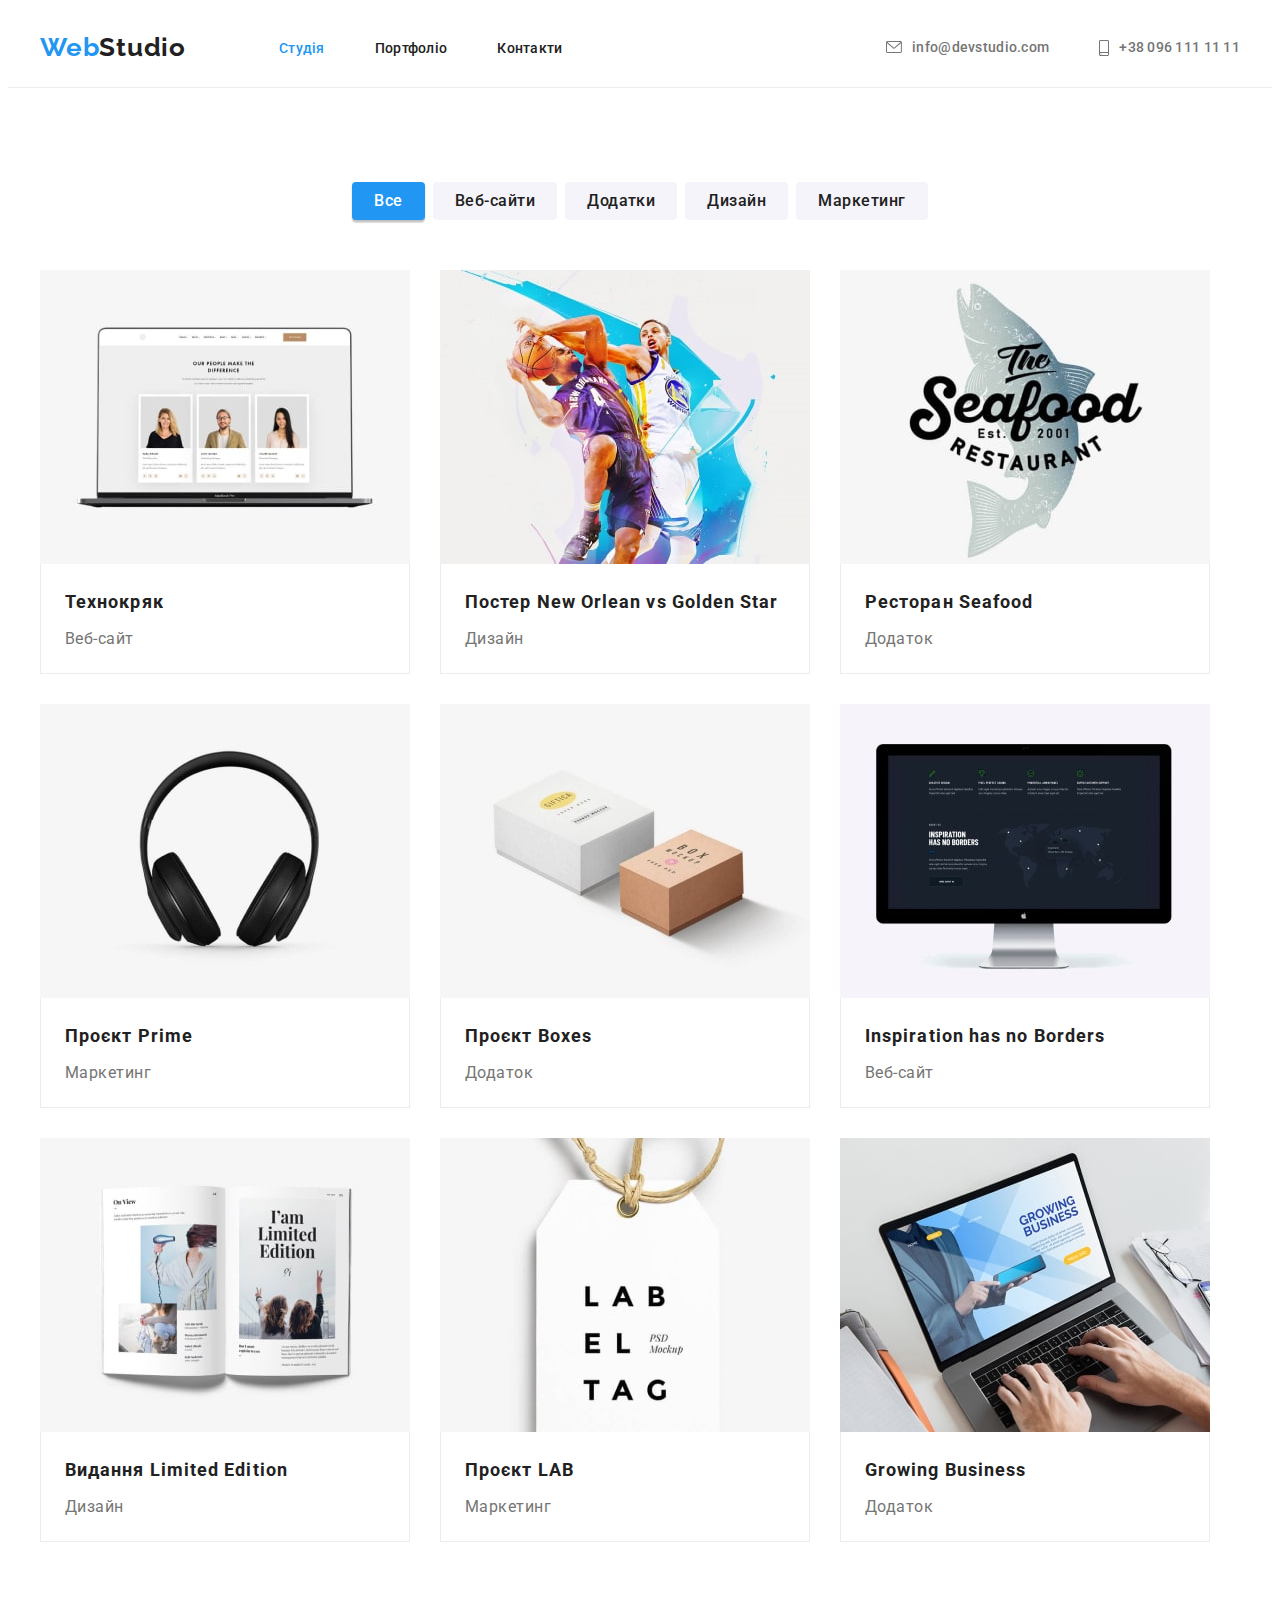
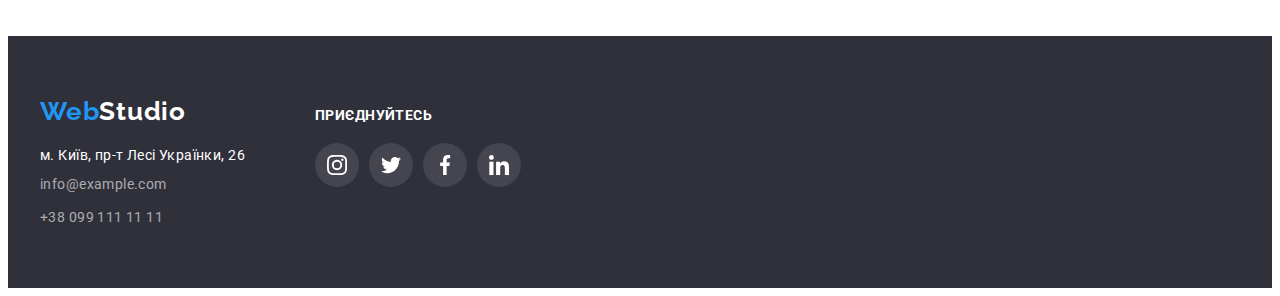
==== portfolio.html @ f09a2c44 "Заменяет текст контента на украинский" ====
<!DOCTYPE html>
<html lang="uk">
  <head>
    <meta charset="UTF-8" />
    <meta http-equiv="X-UA-Compatible" content="IE=edge" />
    <meta name="viewport" content="width=device-width, initial-scale=1.0" />
    <title>Portfolio</title>
    <link rel="preconnect" href="https://fonts.googleapis.com" />
    <link rel="preconnect" href="https://fonts.gstatic.com" crossorigin />
    <link
      href="https://fonts.googleapis.com/css2?family=Raleway:wght@700&family=Roboto:wght@400;500;700;900&display=swap"
      rel="stylesheet"
    />
    <link
      rel="stylesheet"
      href="https://cdnjs.cloudflare.com/ajax/libs/modern-normalize/1.1.0/modern-normalize.min.css"
      integrity="sha512-wpPYUAdjBVSE4KJnH1VR1HeZfpl1ub8YT/NKx4PuQ5NmX2tKuGu6U/JRp5y+Y8XG2tV+wKQpNHVUX03MfMFn9Q=="
      crossorigin="anonymous"
      referrerpolicy="no-referrer"
    />
    <link rel="stylesheet" href="./css/styles.css" />
  </head>
  <body>
    <header class="header">
      <div class="container header-container">
        <nav class="nav header-nav">
          <a class="logo link" href="./index.html">
            <span class="logo-accent">Web</span>Studio</a
          >
          <ul class="nav-list list">
            <li class="nav-list-item">
              <a class="nav-list-link link current" href="./index.html"
                >Студія</a
              >
            </li>

            <li class="nav-list-item">
              <a class="nav-list-link link" href="./portfolio.html"
                >Портфоліо</a
              >
            </li>

            <li class="nav-list-item">
              <a class="nav-list-link link" href="">Контакти</a>
            </li>
          </ul>
        </nav>
        <ul class="contacts-list list">
          <li class="contact-item">
            <a class="contact-link link" href="mailto:info@devstudio.com">
              <svg class="icon-contact" width="16px" height="12px">
                <use href="./images/icons/sprite2.svg#icon-envelope-2"></use>
              </svg>

              info@devstudio.com</a
            >
          </li>

          <li class="contact-item">
            <a class="contact-link link" href="tel:+380961111111">
              <svg class="icon-contact" width="10px" height="16px">
                <use href="./images/icons/sprite2.svg#icon-smartphone"></use>
              </svg>

              +38 096 111 11 11</a
            >
          </li>
        </ul>
      </div>
    </header>

    <main>
      <!-- section portfolio -->
      <section class="section portfolio">
        <div class="container">
          <h1 class="visually-hidden">Портфолио</h1>

          <!-- category filter -->
          <ul class="filter-list list">
            <li class="filter-list-item">
              <button class="filter-btn active" type="button">Все</button>
            </li>

            <li class="filter-list-item">
              <button class="filter-btn" type="button">Веб-сайти</button>
            </li>

            <li class="filter-list-item">
              <button class="filter-btn" type="button">Додатки</button>
            </li>

            <li class="filter-list-item">
              <button class="filter-btn" type="button">Дизайн</button>
            </li>

            <li class="filter-list-item">
              <button class="filter-btn" type="button">Маркетинг</button>
            </li>
          </ul>
          <!--portfolio cards -->
          <ul class="cards-list cards list">
            <li class="cards-list-item">
              <a class="cards-link link" href="#">
                <img
                  src="./images/portfolio/img-1.jpg"
                  alt="Технокряк"
                  width="370"
                  height="294"
                />
                <div class="card-content">
                  <h2 class="cards-title subtitle">Технокряк</h2>
                  <p class="cards-category">Веб-сайт</p>
                </div>
              </a>
            </li>

            <li class="cards-list-item">
              <a class="cards-link link" href="#">
                <img
                  src="./images/portfolio/img-2.jpg"
                  alt="Нью Орлеан против Голден Стар"
                  width="370"
                  height="294"
                />
                <div class="card-content">
                  <h2 class="cards-title subtitle">
                    Постер
                    <span lang="en">New Orlean vs Golden Star</span>
                  </h2>
                  <p class="cards-category">Дизайн</p>
                </div>
              </a>
            </li>

            <li class="cards-list-item">
              <a class="cards-link link" href="#">
                <img
                  src="./images/portfolio/img-3.jpg"
                  alt="Ресторан морская еда"
                  width="370"
                  height="294"
                />
                <div class="card-content">
                  <h2 class="cards-title subtitle">
                    Ресторан
                    <span lang="en">Seafood</span>
                  </h2>
                  <p class="cards-category">Додаток</p>
                </div>
              </a>
            </li>

            <li class="cards-list-item">
              <a class="cards-link link" href="#">
                <img
                  src="./images/portfolio/img-4.jpg"
                  alt="Проект Прайм"
                  width="370"
                  height="294"
                />
                <div class="card-content">
                  <h2 class="cards-title subtitle">
                    Проєкт
                    <span lang="en">Prime</span>
                  </h2>
                  <p class="cards-category">Маркетинг</p>
                </div>
              </a>
            </li>

            <li class="cards-list-item">
              <a class="cards-link link" href="#">
                <img
                  src="./images/portfolio/img-5.jpg"
                  alt="Проект Боксес"
                  width="370"
                  height="294"
                />
                <div class="card-content">
                  <h2 class="cards-title subtitle">
                    Проєкт
                    <span lang="en">Boxes</span>
                  </h2>
                  <p class="cards-category">Додаток</p>
                </div>
              </a>
            </li>

            <li class="cards-list-item">
              <a class="cards-link link" href="#">
                <img
                  src="./images/portfolio/img-6.jpg"
                  alt="Веб-сайт 'Вдохновение не имеет границ'"
                  width="370"
                  height="294"
                />
                <div class="card-content">
                  <h2 class="cards-title subtitle" lang="en">
                    Inspiration has no Borders
                  </h2>
                  <p class="cards-category">Веб-сайт</p>
                </div>
              </a>
            </li>

            <li class="cards-list-item">
              <a class="cards-link link" href="#">
                <img
                  src="./images/portfolio/img-7.jpg"
                  alt="Издание Ограниченный выпуск"
                  width="370"
                  height="294"
                />
                <div class="card-content">
                  <h2 class="cards-title subtitle">
                    Видання
                    <span lang="en">Limited Edition</span>
                  </h2>
                  <p class="cards-category">Дизайн</p>
                </div>
              </a>
            </li>

            <li class="cards-list-item">
              <a class="cards-link link" href="#">
                <img
                  src="./images/portfolio/img-8.jpg"
                  alt="Проект ЛЄБ"
                  width="370"
                  height="294"
                />
                <div class="card-content">
                  <h2 class="cards-title subtitle">
                    Проєкт
                    <span lang="en">LAB</span>
                  </h2>
                  <p class="cards-category">Маркетинг</p>
                </div>
              </a>
            </li>

            <li class="cards-list-item">
              <a class="cards-link link" href="#">
                <img
                  src="./images/portfolio/img-9.jpg"
                  alt="Приложение Растущий бизнес"
                  width="370"
                  height="294"
                />
                <div class="card-content">
                  <h2 class="cards-title subtitle">Growing Business</h2>
                  <p class="cards-category">Додаток</p>
                </div>
              </a>
            </li>
          </ul>
        </div>
      </section>
    </main>

    <footer class="footer">
      <div class="container container-wrapper">
        <div class="footer-address">
          <a class="logo link footer-logo" href="./index.html">
            <span class="logo-accent">Web</span>Studio
          </a>
          <address class="address">
            <ul class="address-list list">
              <li class="address-item">
                <a
                  class="address-link link"
                  href="https://goo.gl/maps/jRGH2C2RefV3ac3B6"
                  target="_blank"
                  rel="noreferrer noopener nofollow"
                >
                  м. Київ, пр-т Лесі Українки, 26
                </a>
              </li>
              <li class="address-item">
                <a
                  class="address-link address-contact link"
                  href="mailto:info@example.com"
                  >info@example.com</a
                >
              </li>
              <li class="address-item">
                <a
                  class="address-link address-contact link"
                  href="tel:+380991111111"
                  >+38 099 111 11 11</a
                >
              </li>
            </ul>
          </address>
        </div>
        <div class="footer-social">
          <b class="footer-social-text">приєднуйтесь</b>
          <ul class="footer-social-list list">
            <li class="footer-social-item">
              <a
                class="footer-social-link"
                href="https://www.instagram.com/"
                target="_blank"
                rel="noreferrer noopener nofollow"
                aria-label="Перейти по ссылке на Инстаграм "
              >
                <svg class="icon-footer-social" width="20" height="20">
                  <use href="./images/icons/sprite2.svg#icon-instagram"></use>
                </svg>
              </a>
            </li>
            <li class="footer-social-item">
              <a
                class="footer-social-link"
                href="https://twitter.com/"
                target="_blank"
                rel="noreferrer noopener nofollow"
                aria-label="Перейти по ссылке на Твиттер "
              >
                <svg class="icon-footer-social" width="20" height="20">
                  <use href="./images/icons/sprite2.svg#icon-twitter"></use>
                </svg>
              </a>
            </li>
            <li class="footer-social-item">
              <a
                class="footer-social-link"
                href="https://www.facebook.com/"
                target="_blank"
                rel="noreferrer noopener nofollow"
                aria-label="Перейти по ссылке на Фейсбук "
              >
                <svg class="icon-footer-social" width="20" height="20">
                  <use href="./images/icons/sprite2.svg#icon-facebook"></use>
                </svg>
              </a>
            </li>
            <li class="footer-social-item">
              <a
                class="footer-social-link"
                href="https://ua.linkedin.com/"
                target="_blank"
                rel="noreferrer noopener nofollow"
                aria-label="Перейти по ссылке на Линкедн "
              >
                <svg class="icon-footer-social" width="20" height="20">
                  <use href="./images/icons/sprite2.svg#icon-linkedin"></use>
                </svg>
              </a>
            </li>
          </ul>
        </div>
      </div>
    </footer>
  </body>
</html>
---- css/styles.css ----
:root {
  /* Color Var */

  --primery-bg-color: #ffffff;
  --secondary-bg-color: #f5f4fa;
  --footer-bg-color: #2f303a;
  --primery-btn-color: #f5f4fa;
  --footer-link-color: rgba(255, 255, 255, 0.6);
  --main-title-color: #ffffff;
  --white-text-color: #ffffff;
  --first-text-color: #757575;
  --second-text-color: #212121;
  --accent-color: #2196f3;
  --hover-color-btn: #188ce8;
  --hover-link: #2196f3;
  --border-line: #ececec;

  /* Margin */

  --marg-r-30: 30px;
}

body {
  font-family: 'Roboto', sans-serif;
  font-size: 14px;
  letter-spacing: 0.03em;
  background-color: var(--primery-bg-color);
  color: var(--first-text-color);
}

h1,
h2,
h3,
h4,
h5,
h6,
p {
  margin: 0;
}

ul {
  margin: 0;
  padding-left: 0;
}

img {
  display: block;
  max-width: 100%;
  height: auto;
}

b {
  font-weight: inherit;
}
/* Скрывает элементы с классом visually-hidden */

.visually-hidden {
  position: absolute;
  width: 1px;
  height: 1px;
  margin: -1px;
  border: 0;
  padding: 0;
  white-space: nowrap;
  clip-path: inset(100%);
  clip: rect(0 0 0 0);
  overflow: hidden;
}

/* Container */
.container {
  max-width: 1200px;
  padding-left: 15px;
  padding-right: 15px;
  margin: 0 auto;
}

.section {
  padding-top: 94px;
  padding-bottom: 94px;
}

/* Центрует строчные элементы */

.centered {
  text-align: center;
}

.list {
  list-style: none;
}

.link {
  text-decoration: none;
}
/* section title H2 */

.title {
  font-weight: 700;
  font-size: 36px;
  line-height: calc(42 / 36);
  text-align: center;
  color: var(--second-text-color);
}

/* Section subtitle H3 */

.subtitle {
  color: var(--second-text-color);
}

/* HEADER */

.header {
  padding: 24px 0 24px;
  border-bottom: 1px solid var(--border-line);
}

.header-container {
  display: flex;
  justify-content: space-between;
  align-items: center;
}

.header-nav {
  display: flex;
  align-items: center;
  /* gap: 93px; */
}

.nav-list {
  display: flex;
  gap: 50px;
}

.logo {
  display: inline-block;

  margin-right: 93px;

  font-family: 'Raleway', sans-serif;
  font-weight: 700;
  font-size: 26px;
  line-height: calc(31 / 26);
  letter-spacing: 0.03em;

  color: var(--second-text-color);
}

.logo-accent {
  color: var(--accent-color);
}

.nav-list-link {
  display: inline-block;
  padding: 7px 0;
  font-weight: 500;
  line-height: calc(16 / 14);
  letter-spacing: 0.02em;
  color: var(--second-text-color);
}

.nav-list-link:hover,
.nav-list-link:focus {
  color: var(--hover-link);
}

.nav-list-link.current {
  color: var(--hover-link);
}

.contacts-list {
  display: flex;
  align-items: center;
  gap: 50px;
  margin-left: auto;
}

.contact-link {
  display: flex;
  align-items: center;
  gap: 10px;
  padding: 7px 0;
  font-weight: 500;
  line-height: 1.14;
  letter-spacing: 0.02em;
  color: inherit;
}

.icon-contact {
  fill: currentColor;
}

.contact-link:hover,
.contact-link:focus {
  color: var(--hover-link);
}

/* HERO */

.hero {
  padding: 200px 0;
}

.hero-bg {
  max-width: 1600px;
  min-height: 600px;
  margin-left: auto;
  margin-right: auto;
  background-color: var(--footer-bg-color);
  background-image: linear-gradient(
      rgba(47, 48, 58, 0.4),
      rgba(47, 48, 58, 0.4)
    ),
    url('../images/hero-bg.jpg');
  background-repeat: no-repeat;
  background-position: center;
  background-size: cover;
}

.hero-heading {
  max-width: 696px;
  margin: 0 auto;
  margin-bottom: 30px;

  font-weight: 900;
  font-size: 44px;
  line-height: calc(60 / 44);

  letter-spacing: 0.06em;
  text-transform: uppercase;

  color: var(--main-title-color);
}

.hero-btn {
  min-width: 200px;
  min-height: 50px;

  font-family: inherit;
  font-weight: 700;
  font-size: 16px;
  line-height: calc(30 / 16);
  /* text-align: center; */
  letter-spacing: 0.06em;

  background-color: var(--accent-color);
  color: var(--white-text-color);
  box-shadow: 0px 4px 4px rgba(0, 0, 0, 0.15);

  border-radius: 4px;
  border-color: transparent;
  cursor: pointer;
}

.hero-btn:hover,
.hero-btn:focus {
  background-color: var(--hover-color-btn);
}

/* Peculiarities */
/* .peculiarities {
  background-color: tomato;
} */

.peculiarities-list {
  display: flex;
}

.peculiarities-item {
  width: calc((100% -90px) / 4);
}

.peculiarities-item:not(:last-child) {
  margin-right: 30px;
}

.icon-wrap {
  display: flex;
  justify-content: center;
  align-items: center;
  min-height: 120px;
  border-radius: 4px;
  background-color: var(--secondary-bg-color);
  margin-bottom: 30px;
}

.peculiarities-subtitle {
  margin-bottom: 10px;
  font-size: 14px;
  font-weight: 700;
  line-height: calc(16 / 14);

  text-transform: uppercase;
}

.peculiarities-descr {
  line-height: calc(24 / 14);
}

/* Section Specialization */

.specialization {
  /* background-color: teal; */
  padding-top: 0;
}

.specialization-title {
  letter-spacing: 0.03em;
  margin-bottom: 50px;
}

.specialization-list {
  display: flex;
}

.specialization-item:not(:last-child) {
  margin-right: var(--marg-r-30);
}

/* Section team */
.team {
  /* background-color: tomato; */
  background-color: var(--secondary-bg-color);
}

.team-list {
  display: flex;
  align-items: center;
}

.team-item {
  width: calc(100% - 90px / 4);
  background-color: var(--primery-bg-color);
  box-shadow: 0px 1px 3px rgba(0, 0, 0, 0.12), 0px 1px 1px rgba(0, 0, 0, 0.14),
    0px 2px 1px rgba(0, 0, 0, 0.2);
  border-radius: 0px 0px 4px 4px;
}

.team-item:not(:last-child) {
  margin-right: var(--marg-r-30);
}

.team-content {
  padding: 30px 0;
}

.team-title {
  letter-spacing: 0.03em;
  margin-bottom: 50px;
}

.team-subtitle {
  font-weight: 500;
  font-size: 16px;
  line-height: calc(19 / 16);
  text-align: center;
  letter-spacing: 0.03em;
  margin-bottom: 10px;
}

.team-text {
  font-size: 16px;
  line-height: calc(19 / 16);
  text-align: center;
  letter-spacing: 0.03em;
  margin-bottom: 16px;
}

.icon-soc-list {
  display: flex;
  align-items: center;
  justify-content: center;
  gap: 10px;
}

.icon-soc-link {
  display: flex;
  justify-content: center;
  align-items: center;
  width: 44px;
  height: 44px;
  border-radius: 100%;
  /* background-color: tomato; */
  color: #afb1b8;
}

.icon-social {
  fill: currentColor;
}

.icon-soc-link:hover,
.icon-soc-link:focus {
  background-color: var(--accent-color);
  color: var(--white-text-color);
}

/* Clients */

.clients-title {
  letter-spacing: 0.03em;
  margin-bottom: 50px;
}

.clients-logo-list {
  display: flex;
  justify-content: center;
  gap: 30px;
}

.clients-logo-link {
  display: flex;
  justify-content: center;
  align-items: center;
  width: 170px;
  height: 92px;
  border: 1px solid #afb1b8;

  border-radius: 4px;
  color: #afb1b8;
}

.icon-clients-logo {
  fill: currentColor;
}

.clients-logo-link:hover,
.clients-logo-link:focus {
  border: 1px solid var(--accent-color);
  color: var(--accent-color);
}

/* Footer */

.footer {
  padding: 60px 0;
  background-color: var(--footer-bg-color);
}

.footer-logo {
  color: var(--white-text-color);
  margin-right: 0;
  margin-bottom: 20px;
}

.address {
  font-style: normal;
  max-height: 81px;
}

.address-item:not(:last-child) {
  margin-bottom: 9px;
}

.address-link {
  color: var(--white-text-color);
}

.address-link:hover,
.address-link:focus {
  color: var(--hover-link);
}

.address-contact {
  line-height: calc(24 / 14);
  color: var(--footer-link-color);
}

.footer-address {
  margin-right: 70px;
}

.container-wrapper {
  display: flex;
  align-items: baseline;
}

.footer-social-list {
  display: flex;
  gap: 10px;
}

.footer-social-text {
  display: block;
  font-weight: 700;
  font-size: 14px;
  line-height: calc(16 / 14);
  letter-spacing: 0.03em;
  text-transform: uppercase;
  color: var(--white-text-color);
  margin-bottom: 20px;
}

.footer-social-link {
  display: flex;
  justify-content: center;
  align-items: center;
  width: 44px;
  height: 44px;
  background-color: rgba(255, 255, 255, 0.1);
  border-radius: 50%;
}

.footer-social-link:hover,
.footer-social-link:focus {
  background-color: var(--hover-link);
}

/* ---------PAGE-PORTFOLIO---------------------- */

/* Filter */

.filter-list {
  display: flex;
  justify-content: center;
  align-items: center;

  /* если строка будет переполнятся  flex-wrap: wrap; */
  flex-wrap: wrap;
  gap: 8px;
  margin-bottom: 50px;
}

/* .filter-list-item + .filter-list-item {
  margin-left: 8px;
} */

.filter-btn {
  padding: 6px 22px;

  font-family: inherit;
  font-size: 16px;
  font-weight: 500;
  line-height: calc(26 / 16);
  text-align: center;
  letter-spacing: 0.03em;
  color: var(--second-text-color);
  background: var(--primery-btn-color);

  border: transparent;
  border-radius: 4px;
  cursor: pointer;
}

/* .filter-btn:hover,
.filter-btn:focus {
  background-color: var(--accent-color);
  color: var(--white-text-color);
} */

.filter-btn.active,
.filter-btn:hover,
.filter-btn:focus {
  background-color: var(--accent-color);
  color: var(--white-text-color);
  box-shadow: 0px 3px 1px rgba(0, 0, 0, 0.1), 0px 1px 2px rgba(0, 0, 0, 0.08),
    0px 2px 2px rgba(0, 0, 0, 0.12);
  border-radius: 4px;
}

/* Portfolio cards */

.cards-list {
  display: flex;
  align-items: center;
  flex-wrap: wrap;
  margin-top: -30px;
  margin-left: -30px;
  /* gap: 30px; */
}
/* 
.cards-list-item {
  flex-basis: calc(100% / 3 - 30px);
  flex-basis: calc((100% - 60px) / 3);
  margin-top: 30px;
  margin-left: 30px;

  background: var(--primery-bg-color);
} */

.cards-link {
  display: block;
  flex-basis: calc(100% / 3 - 30px);
  /* flex-basis: calc((100% - 60px) / 3); */
  margin-top: 30px;
  margin-left: 30px;

  background: var(--primery-bg-color);
}

.cards-link:hover,
.cards-link:focus {
  box-shadow: 0px 1px 1px rgba(0, 0, 0, 0.12), 0px 4px 4px rgba(0, 0, 0, 0.06),
    1px 4px 6px rgba(0, 0, 0, 0.16);
}

.card-content {
  padding: 20px 24px 19px;
  border: 1px solid var(--border-line);
  border-top: none;
}

.cards-title {
  margin-bottom: 4px;
  font-weight: 700;
  font-size: 18px;
  line-height: calc(36 / 18);
  letter-spacing: 0.06em;
}

.cards-category {
  font-size: 16px;
  line-height: calc(30 / 16);
  letter-spacing: 0.03em;
  color: var(--first-text-color);
}
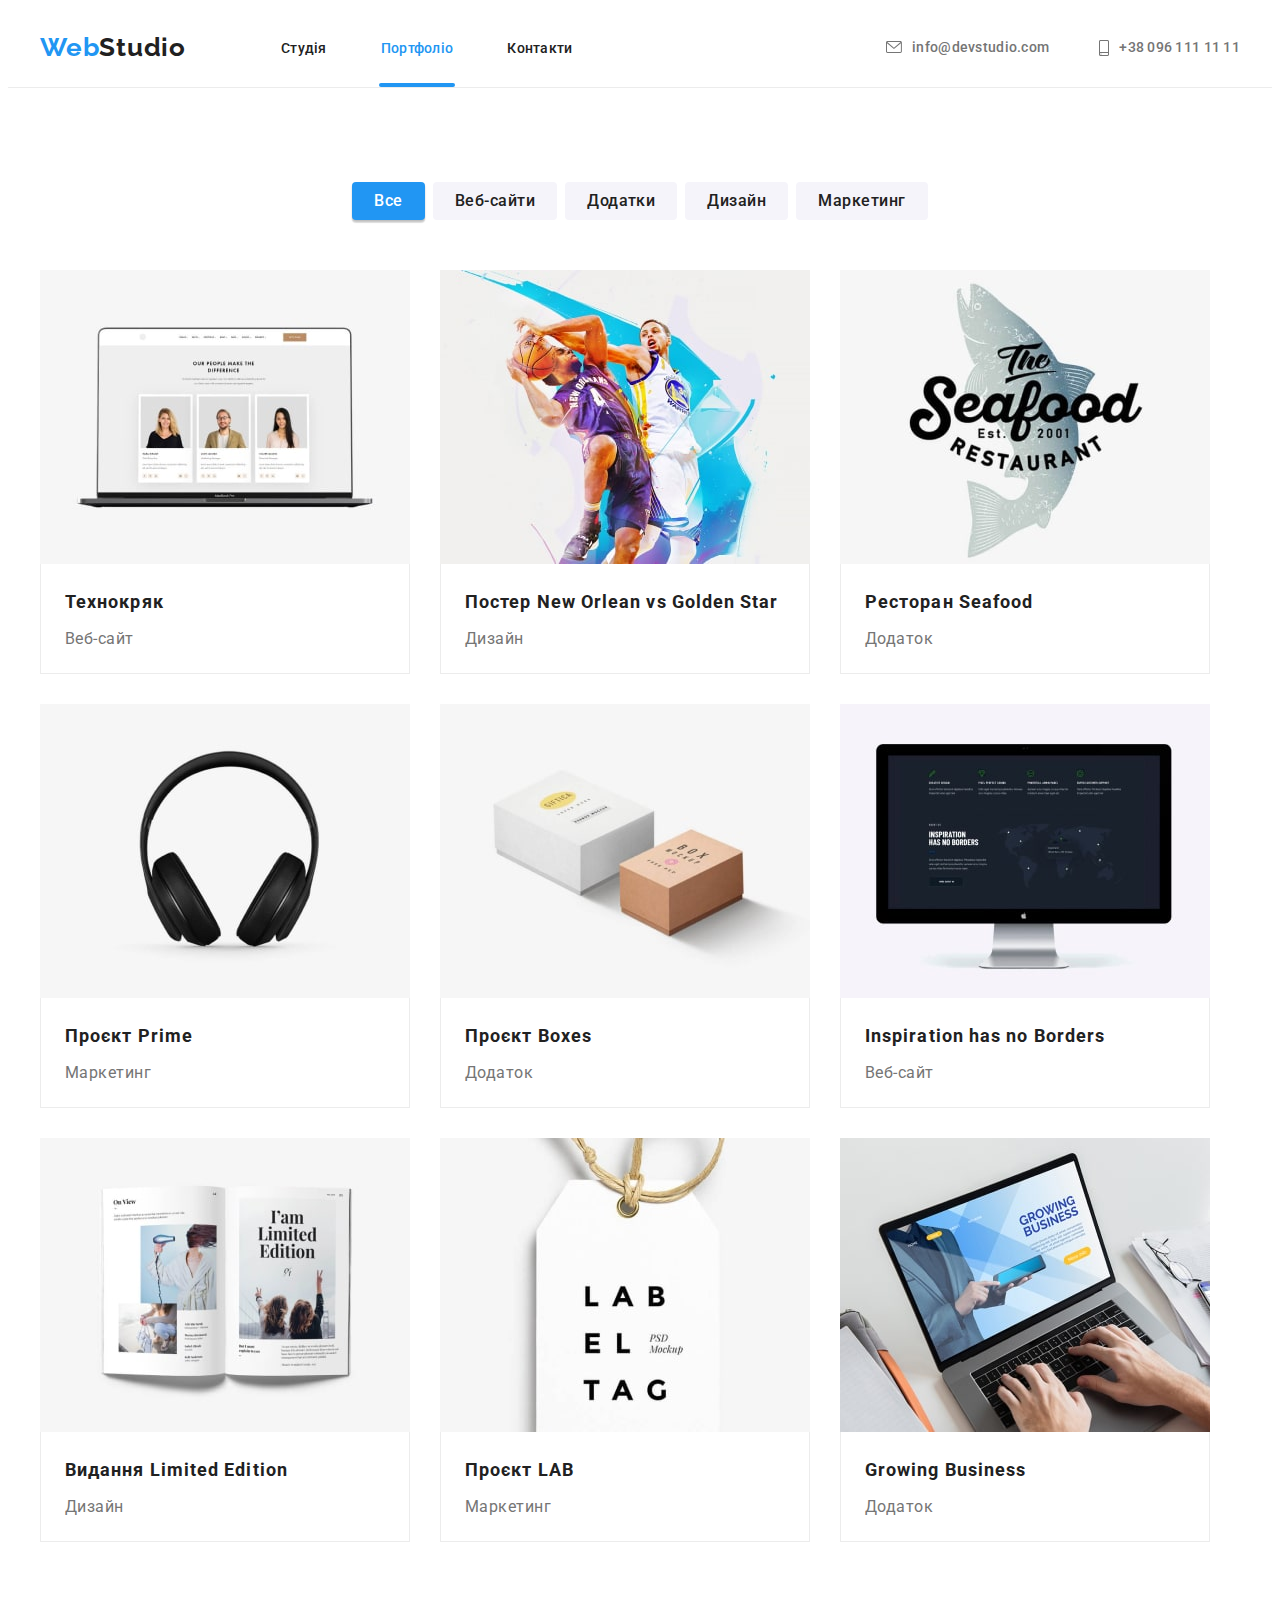
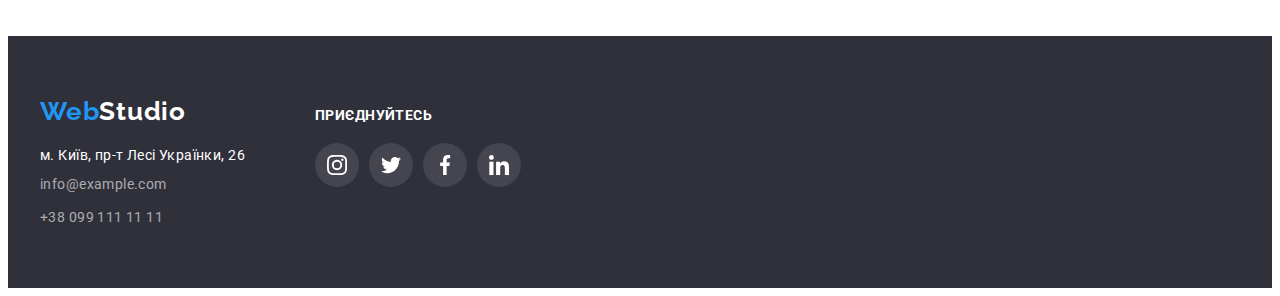
==== commit f77cd940: "Добовляет модалку" ====
--- a/portfolio.html
+++ b/portfolio.html
@@ -29,13 +29,11 @@
           >
           <ul class="nav-list list">
             <li class="nav-list-item">
-              <a class="nav-list-link link current" href="./index.html"
-                >Студія</a
-              >
+              <a class="nav-list-link link" href="./index.html">Студія</a>
             </li>
 
             <li class="nav-list-item">
-              <a class="nav-list-link link" href="./portfolio.html"
+              <a class="nav-list-link link current" href="./portfolio.html"
                 >Портфоліо</a
               >
             </li>
@@ -101,12 +99,22 @@
           <ul class="cards-list cards list">
             <li class="cards-list-item">
               <a class="cards-link link" href="#">
-                <img
-                  src="./images/portfolio/img-1.jpg"
-                  alt="Технокряк"
-                  width="370"
-                  height="294"
-                />
+                <div class="card-thumb">
+                  <img
+                    src="./images/portfolio/img-1.jpg"
+                    alt="Технокряк"
+                    width="370"
+                    height="294"
+                  />
+                  <div class="overlay">
+                    <p class="overlay-text">
+                      Ресурс пропонує комплексні пропозиції з різним рівнем
+                      функціоналу та сервісів. Все це дозволить відвідувачу
+                      отримати вичерпні відомості про компанію чи приватну
+                      особу.
+                    </p>
+                  </div>
+                </div>
                 <div class="card-content">
                   <h2 class="cards-title subtitle">Технокряк</h2>
                   <p class="cards-category">Веб-сайт</p>
@@ -116,12 +124,23 @@
 
             <li class="cards-list-item">
               <a class="cards-link link" href="#">
-                <img
-                  src="./images/portfolio/img-2.jpg"
-                  alt="Нью Орлеан против Голден Стар"
-                  width="370"
-                  height="294"
-                />
+                <div class="card-thumb">
+                  <img
+                    src="./images/portfolio/img-2.jpg"
+                    alt="Нью Орлеан против Голден Стар"
+                    width="370"
+                    height="294"
+                  />
+                  <div class="overlay">
+                    <p class="overlay-text">
+                      Ресурс пропонує комплексні пропозиції з різним рівнем
+                      функціоналу та сервісів. Все це дозволить відвідувачу
+                      отримати вичерпні відомості про компанію чи приватну
+                      особу.
+                    </p>
+                  </div>
+                </div>
+
                 <div class="card-content">
                   <h2 class="cards-title subtitle">
                     Постер
@@ -134,12 +153,23 @@
 
             <li class="cards-list-item">
               <a class="cards-link link" href="#">
-                <img
-                  src="./images/portfolio/img-3.jpg"
-                  alt="Ресторан морская еда"
-                  width="370"
-                  height="294"
-                />
+                <div class="card-thumb">
+                  <img
+                    src="./images/portfolio/img-3.jpg"
+                    alt="Ресторан морская еда"
+                    width="370"
+                    height="294"
+                  />
+                  <div class="overlay">
+                    <p class="overlay-text">
+                      Ресурс пропонує комплексні пропозиції з різним рівнем
+                      функціоналу та сервісів. Все це дозволить відвідувачу
+                      отримати вичерпні відомості про компанію чи приватну
+                      особу.
+                    </p>
+                  </div>
+                </div>
+
                 <div class="card-content">
                   <h2 class="cards-title subtitle">
                     Ресторан
@@ -152,12 +182,23 @@
 
             <li class="cards-list-item">
               <a class="cards-link link" href="#">
-                <img
-                  src="./images/portfolio/img-4.jpg"
-                  alt="Проект Прайм"
-                  width="370"
-                  height="294"
-                />
+                <div class="card-thumb">
+                  <img
+                    src="./images/portfolio/img-4.jpg"
+                    alt="Проект Прайм"
+                    width="370"
+                    height="294"
+                  />
+                  <div class="overlay">
+                    <p class="overlay-text">
+                      Ресурс пропонує комплексні пропозиції з різним рівнем
+                      функціоналу та сервісів. Все це дозволить відвідувачу
+                      отримати вичерпні відомості про компанію чи приватну
+                      особу.
+                    </p>
+                  </div>
+                </div>
+
                 <div class="card-content">
                   <h2 class="cards-title subtitle">
                     Проєкт
@@ -170,12 +211,22 @@
 
             <li class="cards-list-item">
               <a class="cards-link link" href="#">
-                <img
-                  src="./images/portfolio/img-5.jpg"
-                  alt="Проект Боксес"
-                  width="370"
-                  height="294"
-                />
+                <div class="card-thumb">
+                  <img
+                    src="./images/portfolio/img-5.jpg"
+                    alt="Проект Боксес"
+                    width="370"
+                    height="294"
+                  />
+                  <div class="overlay">
+                    <p class="overlay-text">
+                      Ресурс пропонує комплексні пропозиції з різним рівнем
+                      функціоналу та сервісів. Все це дозволить відвідувачу
+                      отримати вичерпні відомості про компанію чи приватну
+                      особу.
+                    </p>
+                  </div>
+                </div>
                 <div class="card-content">
                   <h2 class="cards-title subtitle">
                     Проєкт
@@ -188,12 +239,22 @@
 
             <li class="cards-list-item">
               <a class="cards-link link" href="#">
-                <img
-                  src="./images/portfolio/img-6.jpg"
-                  alt="Веб-сайт 'Вдохновение не имеет границ'"
-                  width="370"
-                  height="294"
-                />
+                <div class="card-thumb">
+                  <img
+                    src="./images/portfolio/img-6.jpg"
+                    alt="Веб-сайт 'Вдохновение не имеет границ'"
+                    width="370"
+                    height="294"
+                  />
+                  <div class="overlay">
+                    <p class="overlay-text">
+                      Ресурс пропонує комплексні пропозиції з різним рівнем
+                      функціоналу та сервісів. Все це дозволить відвідувачу
+                      отримати вичерпні відомості про компанію чи приватну
+                      особу.
+                    </p>
+                  </div>
+                </div>
                 <div class="card-content">
                   <h2 class="cards-title subtitle" lang="en">
                     Inspiration has no Borders
@@ -205,12 +266,22 @@
 
             <li class="cards-list-item">
               <a class="cards-link link" href="#">
-                <img
-                  src="./images/portfolio/img-7.jpg"
-                  alt="Издание Ограниченный выпуск"
-                  width="370"
-                  height="294"
-                />
+                <div class="card-thumb">
+                  <img
+                    src="./images/portfolio/img-7.jpg"
+                    alt="Издание Ограниченный выпуск"
+                    width="370"
+                    height="294"
+                  />
+                  <div class="overlay">
+                    <p class="overlay-text">
+                      Ресурс пропонує комплексні пропозиції з різним рівнем
+                      функціоналу та сервісів. Все це дозволить відвідувачу
+                      отримати вичерпні відомості про компанію чи приватну
+                      особу.
+                    </p>
+                  </div>
+                </div>
                 <div class="card-content">
                   <h2 class="cards-title subtitle">
                     Видання
@@ -223,12 +294,22 @@
 
             <li class="cards-list-item">
               <a class="cards-link link" href="#">
-                <img
-                  src="./images/portfolio/img-8.jpg"
-                  alt="Проект ЛЄБ"
-                  width="370"
-                  height="294"
-                />
+                <div class="card-thumb">
+                  <img
+                    src="./images/portfolio/img-8.jpg"
+                    alt="Проект ЛЄБ"
+                    width="370"
+                    height="294"
+                  />
+                  <div class="overlay">
+                    <p class="overlay-text">
+                      Ресурс пропонує комплексні пропозиції з різним рівнем
+                      функціоналу та сервісів. Все це дозволить відвідувачу
+                      отримати вичерпні відомості про компанію чи приватну
+                      особу.
+                    </p>
+                  </div>
+                </div>
                 <div class="card-content">
                   <h2 class="cards-title subtitle">
                     Проєкт
@@ -241,12 +322,22 @@
 
             <li class="cards-list-item">
               <a class="cards-link link" href="#">
-                <img
-                  src="./images/portfolio/img-9.jpg"
-                  alt="Приложение Растущий бизнес"
-                  width="370"
-                  height="294"
-                />
+                <div class="card-thumb">
+                  <img
+                    src="./images/portfolio/img-9.jpg"
+                    alt="Приложение Растущий бизнес"
+                    width="370"
+                    height="294"
+                  />
+                  <div class="overlay">
+                    <p class="overlay-text">
+                      Ресурс пропонує комплексні пропозиції з різним рівнем
+                      функціоналу та сервісів. Все це дозволить відвідувачу
+                      отримати вичерпні відомості про компанію чи приватну
+                      особу.
+                    </p>
+                  </div>
+                </div>
                 <div class="card-content">
                   <h2 class="cards-title subtitle">Growing Business</h2>
                   <p class="cards-category">Додаток</p>
--- a/css/styles.css
+++ b/css/styles.css
@@ -18,6 +18,10 @@
   /* Margin */
 
   --marg-r-30: 30px;
+
+  /* transition */
+
+  --timing-function: cubic-bezier(0.4, 0, 0.2, 1);
 }
 
 body {
@@ -112,7 +116,7 @@
 /* HEADER */
 
 .header {
-  padding: 24px 0 24px;
+  /* padding: 24px 0 24px; */
   border-bottom: 1px solid var(--border-line);
 }
 
@@ -152,12 +156,15 @@
 }
 
 .nav-list-link {
+  position: relative;
   display: inline-block;
-  padding: 7px 0;
+  padding: 32px 2px 31px;
   font-weight: 500;
   line-height: calc(16 / 14);
   letter-spacing: 0.02em;
   color: var(--second-text-color);
+
+  transition: color 250ms var(--timing-function);
 }
 
 .nav-list-link:hover,
@@ -167,6 +174,17 @@
 
 .nav-list-link.current {
   color: var(--hover-link);
+}
+
+.nav-list-link.current::after {
+  content: '';
+  position: absolute;
+  left: 0;
+  bottom: 0;
+  width: 100%;
+  height: 4px;
+  border-radius: 2px;
+  background-color: var(--accent-color);
 }
 
 .contacts-list {
@@ -185,6 +203,8 @@
   line-height: 1.14;
   letter-spacing: 0.02em;
   color: inherit;
+
+  transition: color 250ms var(--timing-function);
 }
 
 .icon-contact {
@@ -207,6 +227,7 @@
   min-height: 600px;
   margin-left: auto;
   margin-right: auto;
+
   background-color: var(--footer-bg-color);
   background-image: linear-gradient(
       rgba(47, 48, 58, 0.4),
@@ -251,6 +272,8 @@
   border-radius: 4px;
   border-color: transparent;
   cursor: pointer;
+
+  transition: background-color 250ms var(--timing-function);
 }
 
 .hero-btn:hover,
@@ -383,6 +406,8 @@
   border-radius: 100%;
   /* background-color: tomato; */
   color: #afb1b8;
+  transition: background-color 250ms var(--timing-function),
+    color 250ms var(--timing-function);
 }
 
 .icon-social {
@@ -418,6 +443,9 @@
 
   border-radius: 4px;
   color: #afb1b8;
+
+  transition: border 250ms var(--timing-function),
+    color 250ms var(--timing-function);
 }
 
 .icon-clients-logo {
@@ -454,6 +482,7 @@
 
 .address-link {
   color: var(--white-text-color);
+  transition: color 250ms var(--timing-function);
 }
 
 .address-link:hover,
@@ -499,6 +528,8 @@
   height: 44px;
   background-color: rgba(255, 255, 255, 0.1);
   border-radius: 50%;
+
+  transition: background-color var(--hover-link) 250ms var(--timing-function);
 }
 
 .footer-social-link:hover,
@@ -540,6 +571,9 @@
   border: transparent;
   border-radius: 4px;
   cursor: pointer;
+
+  transition: background-color 250ms var(--timing-function),
+    box-shadow 250ms var(--timing-function);
 }
 
 /* .filter-btn:hover,
@@ -555,7 +589,6 @@
   color: var(--white-text-color);
   box-shadow: 0px 3px 1px rgba(0, 0, 0, 0.1), 0px 1px 2px rgba(0, 0, 0, 0.08),
     0px 2px 2px rgba(0, 0, 0, 0.12);
-  border-radius: 4px;
 }
 
 /* Portfolio cards */
@@ -586,12 +619,45 @@
   margin-left: 30px;
 
   background: var(--primery-bg-color);
+
+  transition: box-shadow 250ms var(--timing-function);
 }
 
 .cards-link:hover,
 .cards-link:focus {
   box-shadow: 0px 1px 1px rgba(0, 0, 0, 0.12), 0px 4px 4px rgba(0, 0, 0, 0.06),
     1px 4px 6px rgba(0, 0, 0, 0.16);
+}
+
+.card-thumb {
+  position: relative;
+  overflow: hidden;
+}
+
+.overlay {
+  position: absolute;
+  width: 100%;
+  top: 0;
+  left: 0;
+  bottom: 0;
+
+  padding: 63px 24px;
+  background: rgba(33, 150, 243, 0.9);
+
+  transform: translateY(101%);
+  transition: transform 300ms var(--timing-function);
+}
+
+.overlay-text {
+  font-size: 18px;
+  line-height: calc(28 / 18);
+  letter-spacing: 0.03em;
+  color: #ffffff;
+}
+
+.cards-link:hover .overlay,
+.cards-link:focus .overlay {
+  transform: translateY(0);
 }
 
 .card-content {
@@ -614,3 +680,58 @@
   letter-spacing: 0.03em;
   color: var(--first-text-color);
 }
+
+/* Modal */
+.backdrop {
+  position: fixed;
+  top: 0;
+  left: 0;
+
+  width: 100%;
+  height: 100%;
+  background: rgba(0, 0, 0, 0.2);
+}
+
+.backdrop.is-hidden {
+  opacity: 0;
+  pointer-events: none;
+}
+
+.modal {
+  position: relative;
+  position: absolute;
+  top: 50%;
+  left: 50%;
+  transform: translate(-50%, -50%);
+
+  width: 528px;
+  height: 581px;
+  padding: 40px;
+
+  background-color: #fff;
+}
+
+.btn-close {
+  position: absolute;
+  top: 8px;
+  right: 8px;
+  display: flex;
+  justify-content: center;
+  align-items: center;
+  width: 30px;
+  height: 30px;
+  border-radius: 50%;
+  border: 1px solid rgba(0, 0, 0, 0.1);
+  background-color: #fff;
+  color: #000000;
+  transition: color 250ms var(--timing-function);
+}
+
+.icon-close {
+  fill: currentColor;
+}
+
+.btn-close:hover,
+.btn-close:focus {
+  color: var(--accent-color);
+}
